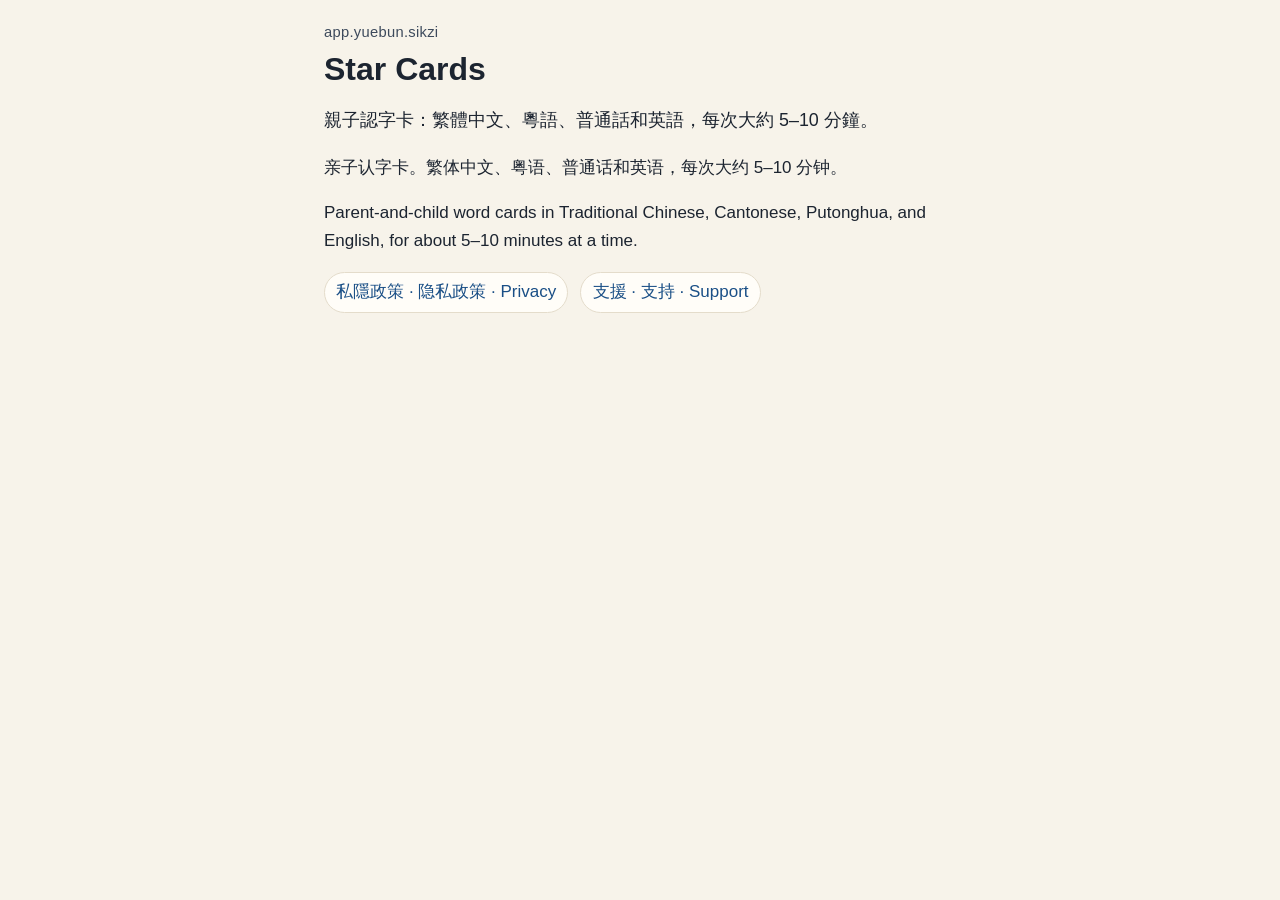
==== index.html @ ea5995bf "feat: add Star Cards privacy and support pages Publish a tracker-free static site for the Star Cards" ====
<!DOCTYPE html>
<html lang="zh-Hant">
<head>
  <meta charset="utf-8">
  <meta name="viewport" content="width=device-width, initial-scale=1">
  <meta http-equiv="Content-Security-Policy" content="default-src 'none'; style-src 'self'; base-uri 'none'; form-action 'none'">
  <title>Star Cards</title>
  <link rel="stylesheet" href="style.css">
</head>
<body>
  <div class="wrap">
    <header>
      <p class="kicker">app.yuebun.sikzi</p>
      <h1>Star Cards</h1>
      <p class="lede">親子認字卡：繁體中文、粵語、普通話和英語，每次大約 5–10 分鐘。</p>
      <p>亲子认字卡。繁体中文、粤语、普通话和英语，每次大约 5–10 分钟。</p>
      <p>Parent-and-child word cards in Traditional Chinese, Cantonese, Putonghua, and English, for about 5–10 minutes at a time.</p>
      <nav class="site" aria-label="Pages">
        <a href="privacy.html">私隱政策 · 隐私政策 · Privacy</a>
        <a href="support.html">支援 · 支持 · Support</a>
      </nav>
    </header>
  </div>
</body>
</html>
---- style.css ----
:root {
  color-scheme: light;
  --paper: #f7f3ea;
  --card: #fffdf8;
  --ink: #1c2430;
  --soft: #3d4a5c;
  --line: #e4dccb;
  --link: #1a4f86;
  --mark: #f3e3b8;
}

* { box-sizing: border-box; }

html { scroll-behavior: smooth; }

body {
  margin: 0;
  background: var(--paper);
  color: var(--ink);
  font-family: "PingFang HK", "PingFang TC", "PingFang SC", "Hiragino Sans GB", "Heiti TC", "Songti TC", sans-serif;
  font-size: 1.0625rem;
  line-height: 1.65;
}

a { color: var(--link); }

a:focus-visible, .lang a:focus-visible {
  outline: 3px solid var(--link);
  outline-offset: 2px;
}

.wrap {
  max-width: 42rem;
  margin: 0 auto;
  padding: 1.25rem 1.25rem 3rem;
}

header {
  margin-bottom: 1.5rem;
}

.kicker {
  margin: 0 0 0.35rem;
  color: var(--soft);
  font-size: 0.92rem;
  letter-spacing: 0.02em;
}

h1 {
  margin: 0 0 0.4rem;
  font-size: 2rem;
  line-height: 1.2;
}

h2 {
  margin: 2rem 0 0.6rem;
  font-size: 1.35rem;
  line-height: 1.3;
}

h3 {
  margin: 1.4rem 0 0.4rem;
  font-size: 1.08rem;
}

p, li { color: var(--ink); }

.lede {
  font-size: 1.12rem;
}

nav.lang, nav.site {
  display: flex;
  flex-wrap: wrap;
  gap: 0.5rem 0.75rem;
  margin: 1rem 0 0;
}

nav a {
  display: inline-block;
  padding: 0.35rem 0.7rem;
  background: var(--card);
  border: 1px solid var(--line);
  border-radius: 999px;
  text-decoration: none;
}

nav a:hover { background: var(--mark); }

article {
  background: var(--card);
  border: 1px solid var(--line);
  border-radius: 18px;
  padding: 0.25rem 1.15rem 1.15rem;
  margin-top: 1.25rem;
}

code {
  font-family: ui-monospace, "SF Mono", Menlo, Consolas, monospace;
  font-size: 0.92em;
}

.placeholder {
  background: var(--mark);
  border-radius: 12px;
  padding: 0.8rem 1rem;
}

footer {
  margin-top: 2rem;
  color: var(--soft);
  font-size: 0.95rem;
}

@media (max-width: 640px) {
  h1 { font-size: 1.7rem; }
  .wrap { padding: 1rem 1rem 2.5rem; }
}
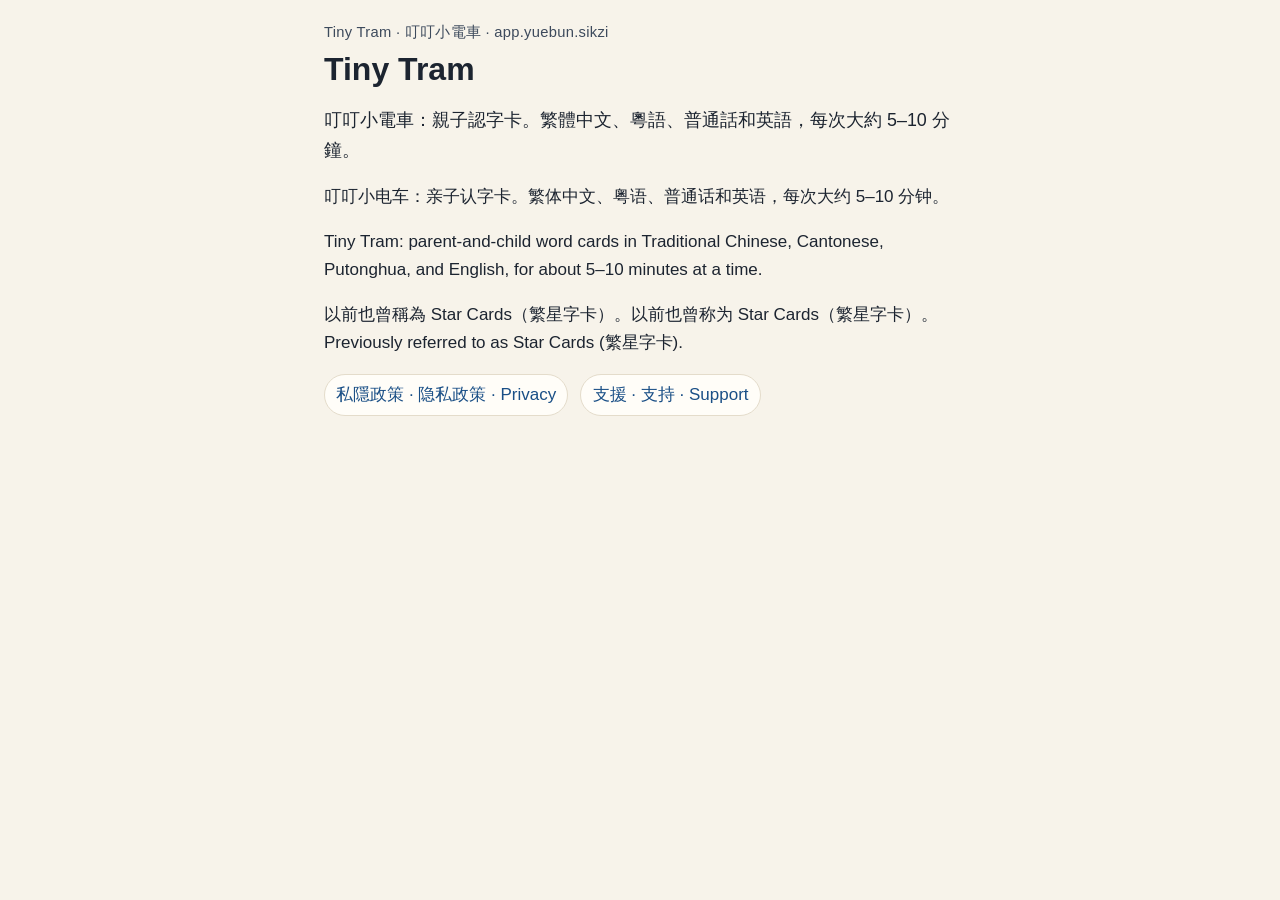
==== commit 03c6f631: "docs: rebrand support pages to Tiny Tram The public home, privacy, and support pages now lead with T" ====
--- a/index.html
+++ b/index.html
@@ -4,17 +4,18 @@
   <meta charset="utf-8">
   <meta name="viewport" content="width=device-width, initial-scale=1">
   <meta http-equiv="Content-Security-Policy" content="default-src 'none'; style-src 'self'; base-uri 'none'; form-action 'none'">
-  <title>Star Cards</title>
+  <title>Tiny Tram · 叮叮小電車</title>
   <link rel="stylesheet" href="style.css">
 </head>
 <body>
   <div class="wrap">
     <header>
-      <p class="kicker">app.yuebun.sikzi</p>
-      <h1>Star Cards</h1>
-      <p class="lede">親子認字卡：繁體中文、粵語、普通話和英語，每次大約 5–10 分鐘。</p>
-      <p>亲子认字卡。繁体中文、粤语、普通话和英语，每次大约 5–10 分钟。</p>
-      <p>Parent-and-child word cards in Traditional Chinese, Cantonese, Putonghua, and English, for about 5–10 minutes at a time.</p>
+      <p class="kicker">Tiny Tram · 叮叮小電車 · app.yuebun.sikzi</p>
+      <h1>Tiny Tram</h1>
+      <p class="lede">叮叮小電車：親子認字卡。繁體中文、粵語、普通話和英語，每次大約 5–10 分鐘。</p>
+      <p>叮叮小电车：亲子认字卡。繁体中文、粤语、普通话和英语，每次大约 5–10 分钟。</p>
+      <p>Tiny Tram: parent-and-child word cards in Traditional Chinese, Cantonese, Putonghua, and English, for about 5–10 minutes at a time.</p>
+      <p>以前也曾稱為 Star Cards（繁星字卡）。以前也曾称为 Star Cards（繁星字卡）。Previously referred to as Star Cards (繁星字卡).</p>
       <nav class="site" aria-label="Pages">
         <a href="privacy.html">私隱政策 · 隐私政策 · Privacy</a>
         <a href="support.html">支援 · 支持 · Support</a>
